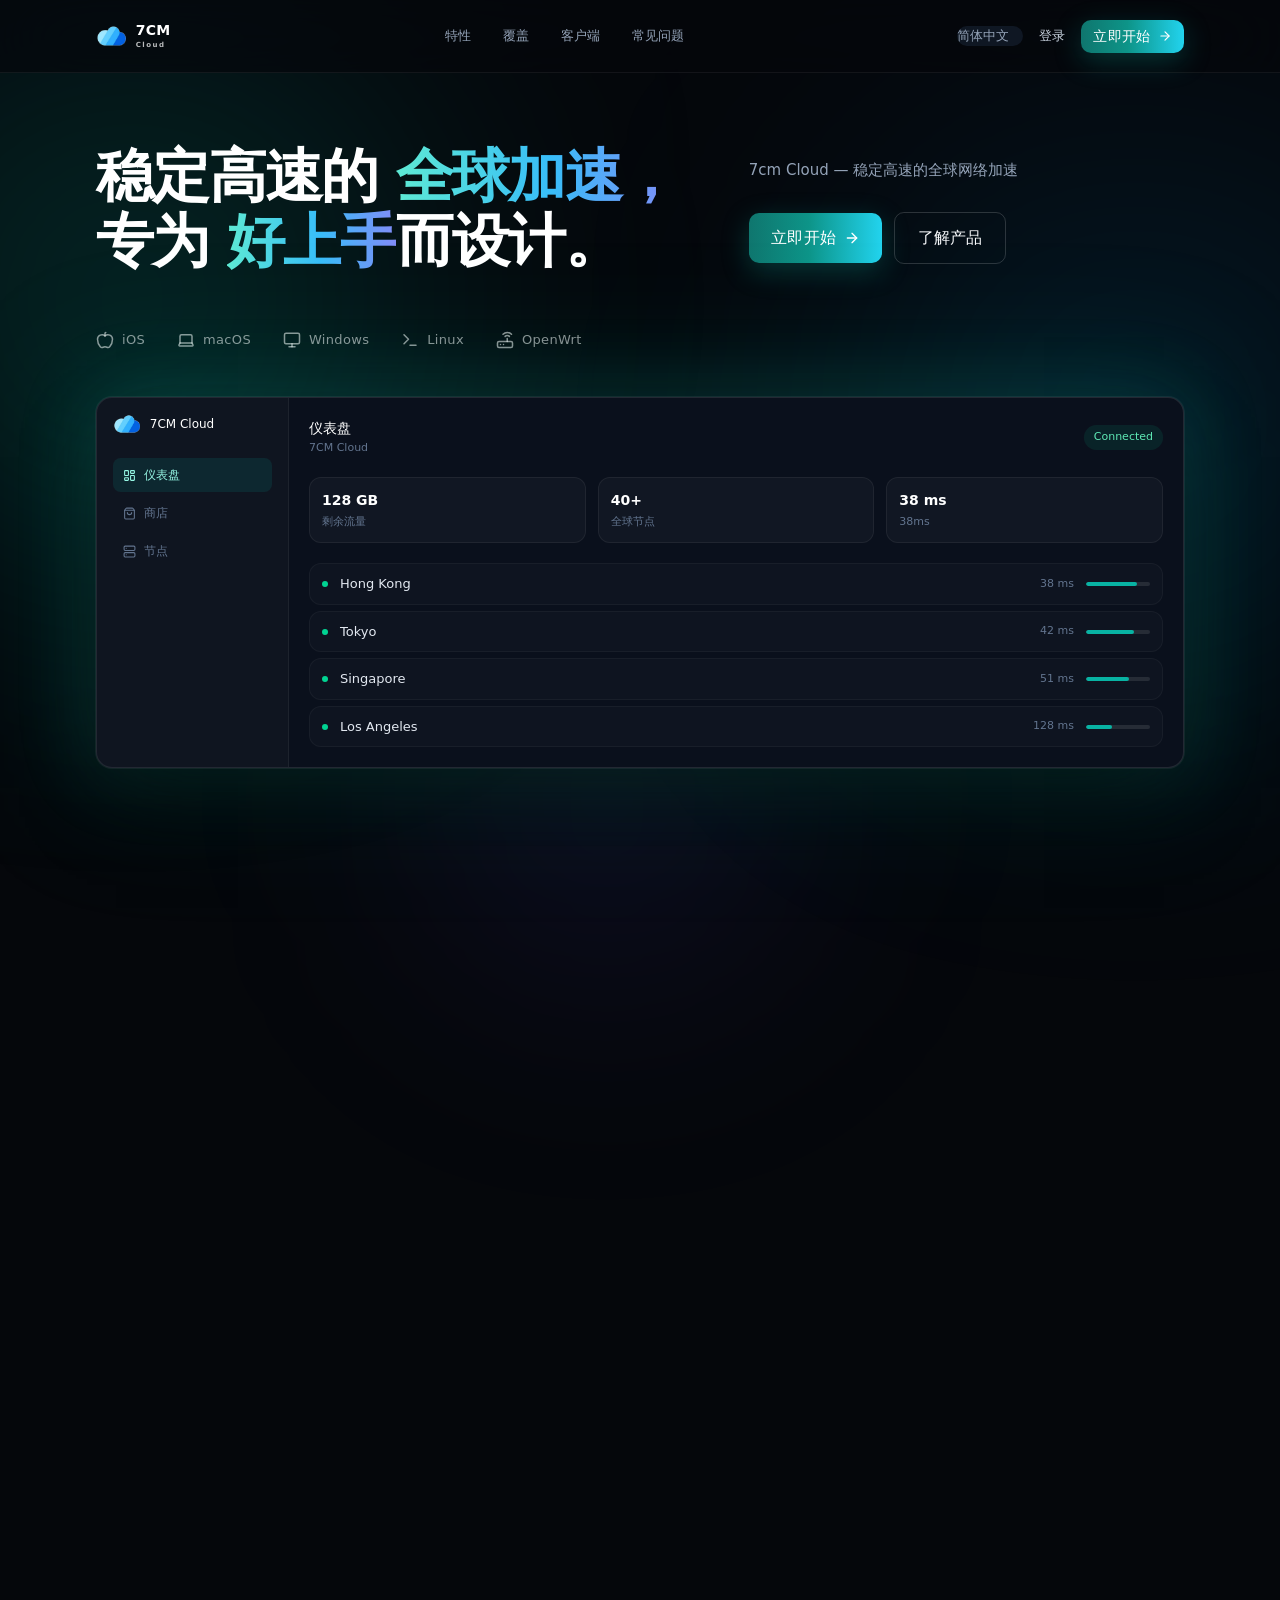
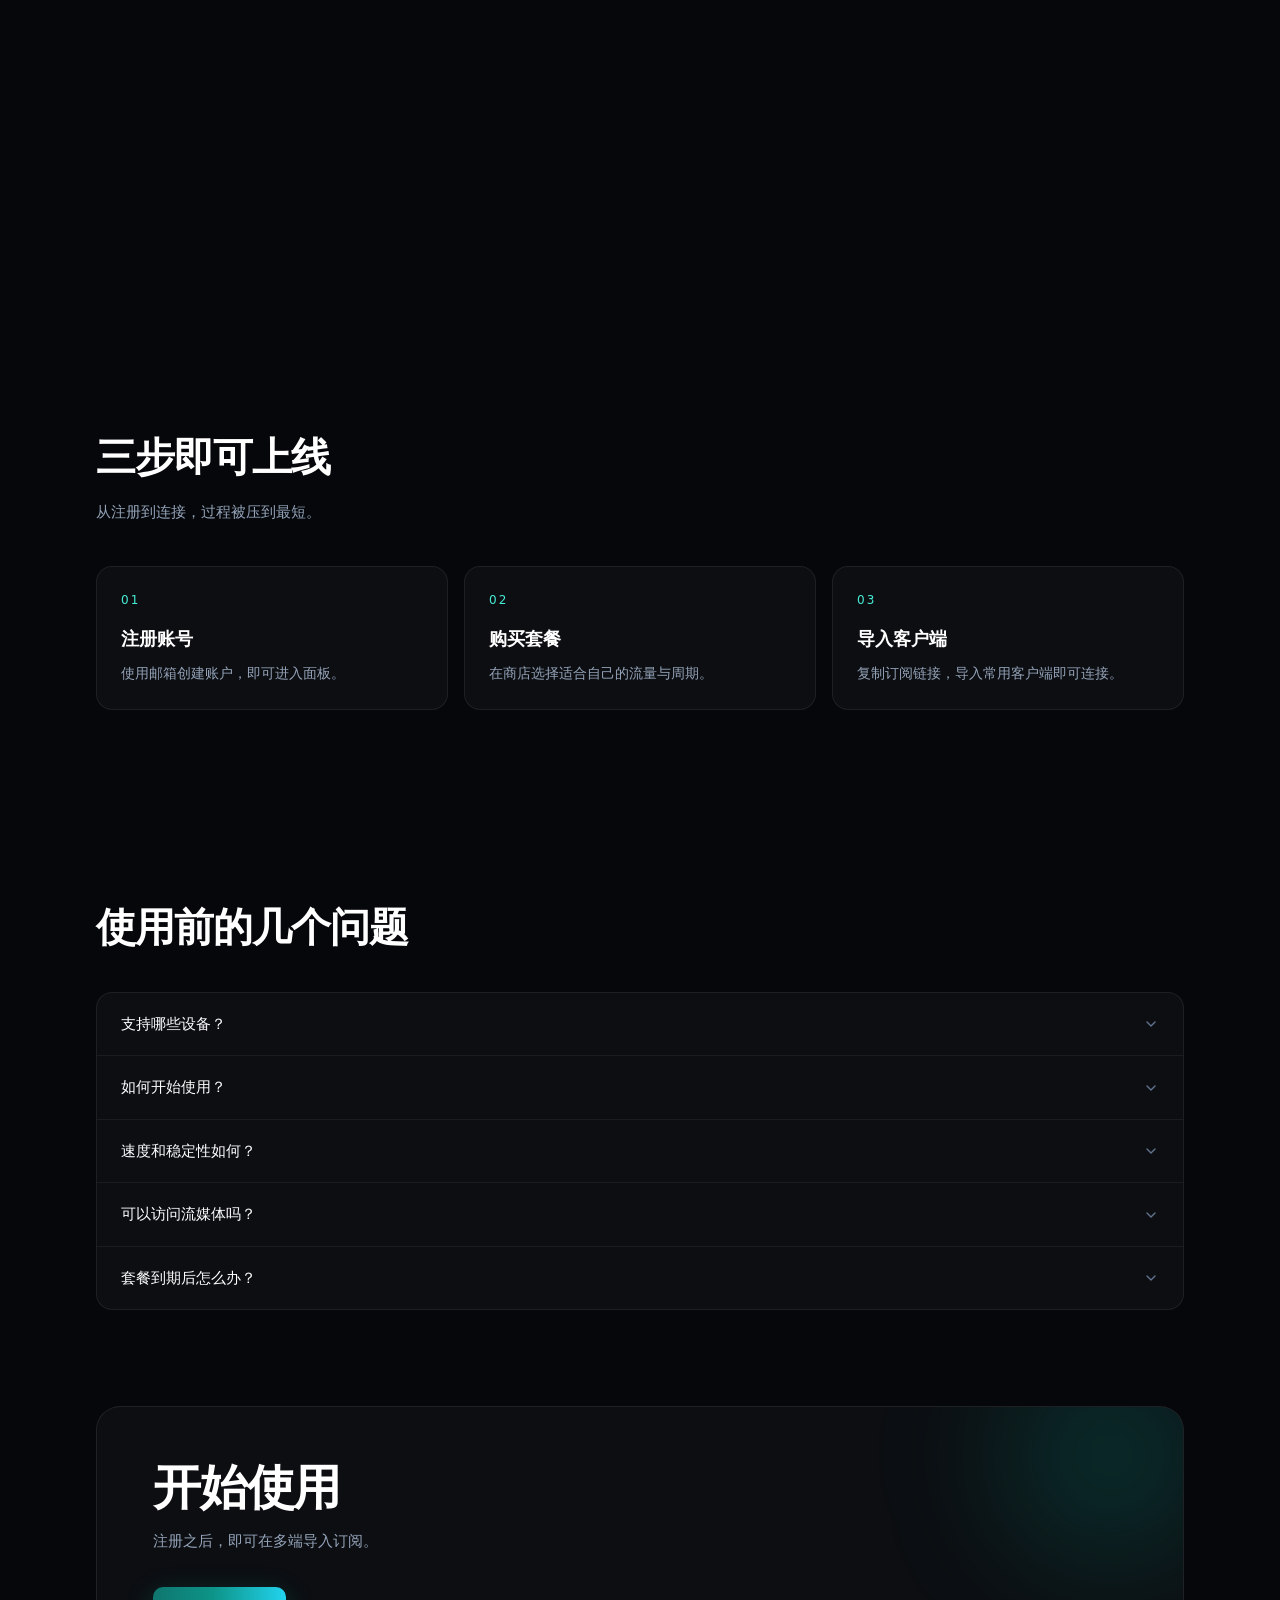
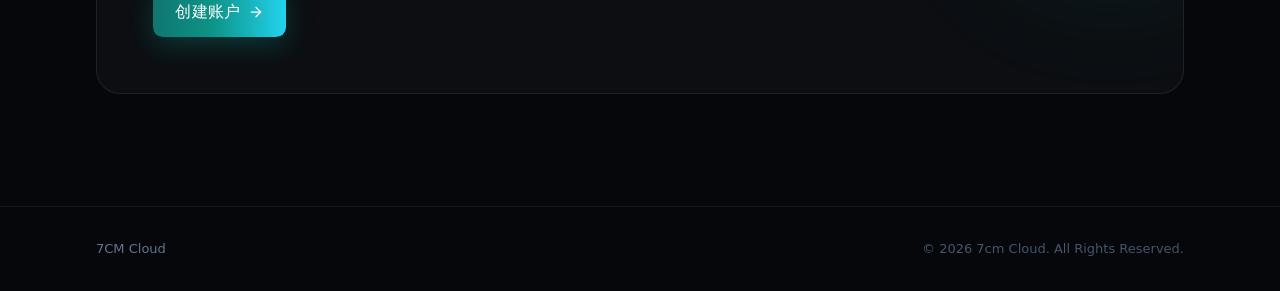
==== docs/index.html @ b24b0311 "feat" ====
<!doctype html>
<html lang="zh-CN">
  <head>
    <meta charset="UTF-8" />
    <link rel="icon" href="./favicon.png" type="image/png" />
    <meta name="viewport" content="width=device-width, initial-scale=1.0, maximum-scale=1.0, user-scalable=no" />
    <meta http-equiv="X-UA-Compatible" content="ie=edge" />
    <meta name="description" content="7cm Cloud 提供稳定高速的科学上网与海外网络加速服务，支持多平台客户端、流媒体访问、跨境办公和全球网站访问，适合需要安全、流畅、稳定翻墙体验的用户。" />
    <meta name="keywords" content="7cm Cloud, 7厘米云, 科学上网, 翻墙, 翻墙机场, 网络加速, 海外网络访问, 跨境网络, 全球网络访问, 流媒体加速, 稳定节点, VPN, 云加速" />
    <meta name="robots" content="index,follow" />
    <link rel="canonical" href="https://www.7cmc.com/" />
    <meta property="og:type" content="website" />
    <meta property="og:locale" content="zh_CN" />
    <meta property="og:site_name" content="7cm Cloud" />
    <meta property="og:url" content="https://www.7cmc.com/" />
    <meta property="og:title" content="7cm Cloud - 稳定高速的全球网络加速" />
    <meta property="og:description" content="7cm Cloud 专注于稳定高速的全球网络访问体验，覆盖多平台客户端，适合科学上网、翻墙、跨境办公、流媒体访问和日常网络加速需求。" />
    <meta property="og:image" content="https://www.7cmc.com/images/logo.png" />
    <meta name="twitter:card" content="summary" />
    <meta name="twitter:title" content="7cm Cloud - 稳定高速的全球网络加速" />
    <meta name="twitter:description" content="7cm Cloud — 稳定节点、多平台支持、流畅访问全球网络，满足科学上网、翻墙和跨境网络加速需求。" />
    <title>7cm Cloud - 稳定高速的全球网络加速</title>
    <script src="./config.js"></script>
    <script type="module" crossorigin src="./assets/index-DBFLIIzr.js"></script>
    <link rel="modulepreload" crossorigin href="./assets/cn-DNIVoSdu.js">
    <link rel="stylesheet" crossorigin href="./assets/index-BhLGUdaM.css">
  </head>
  <body>
    <div id="root"></div>
  </body>
</html>
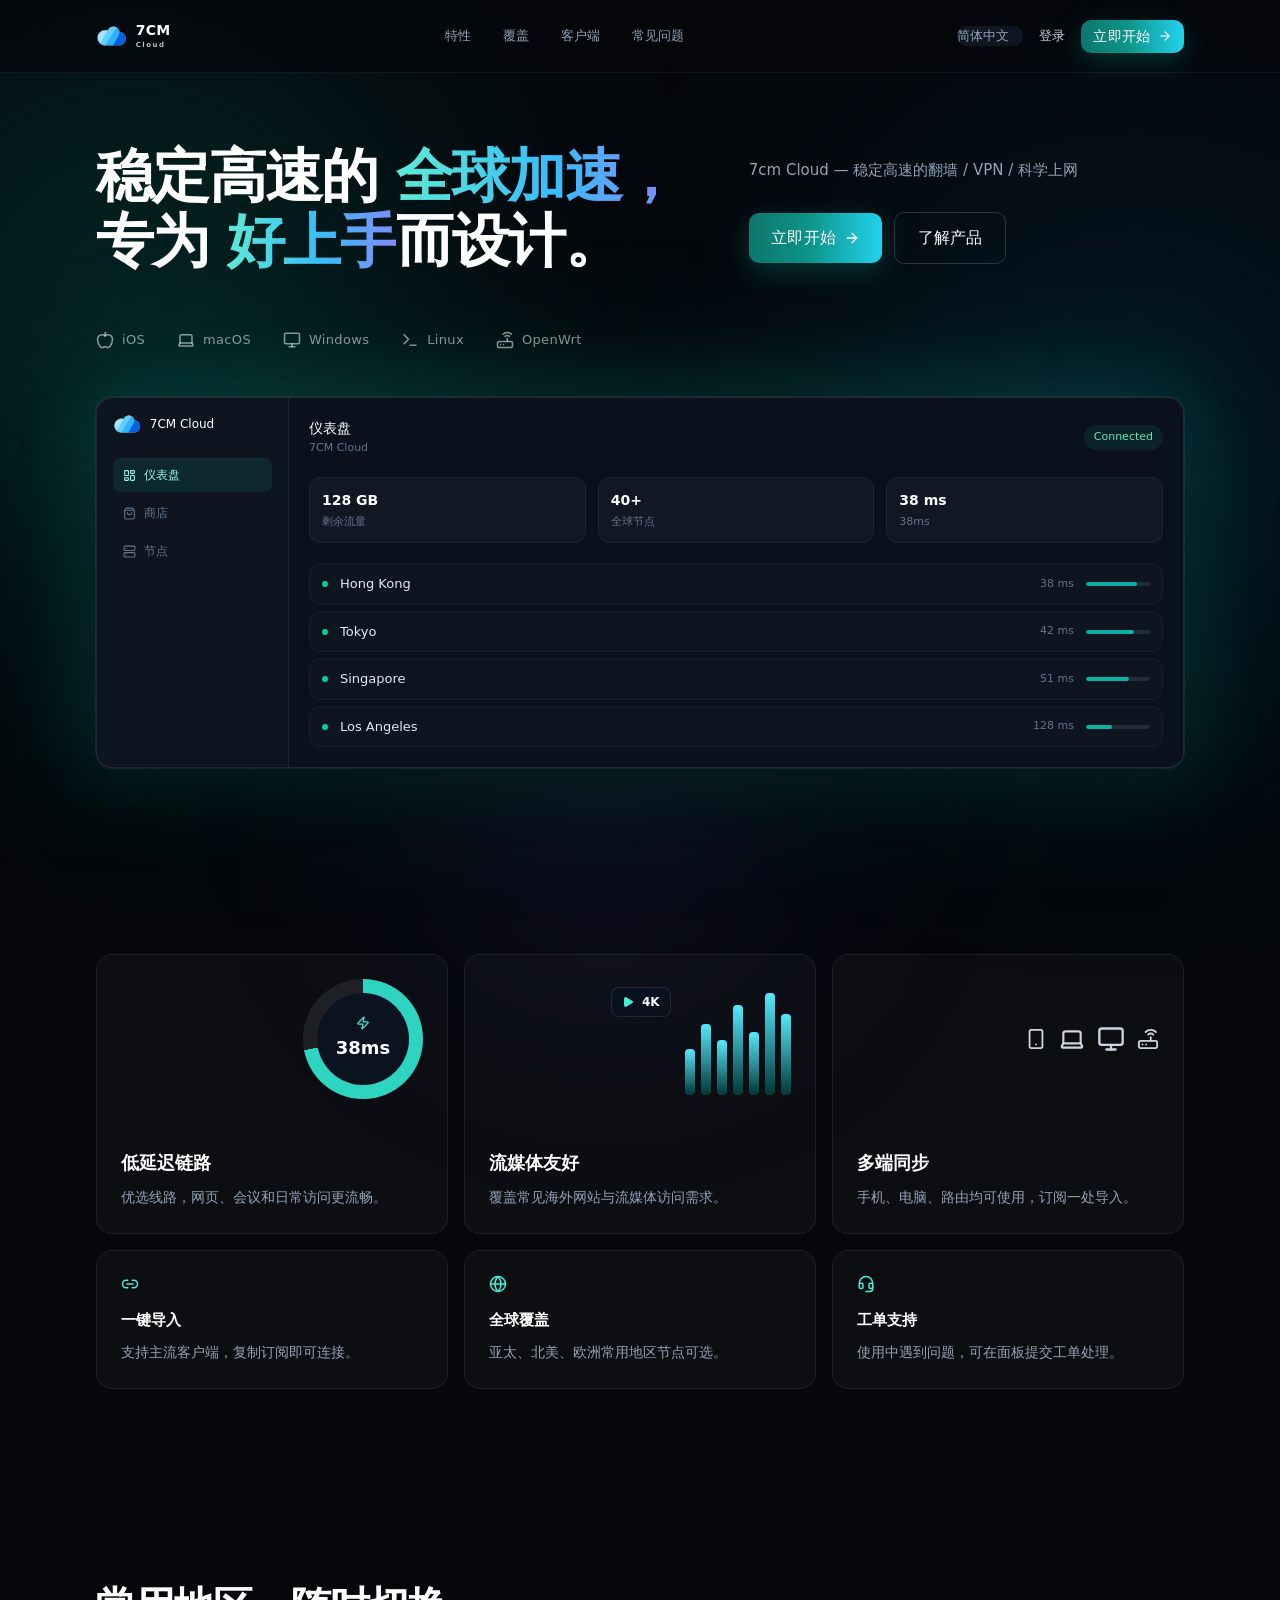
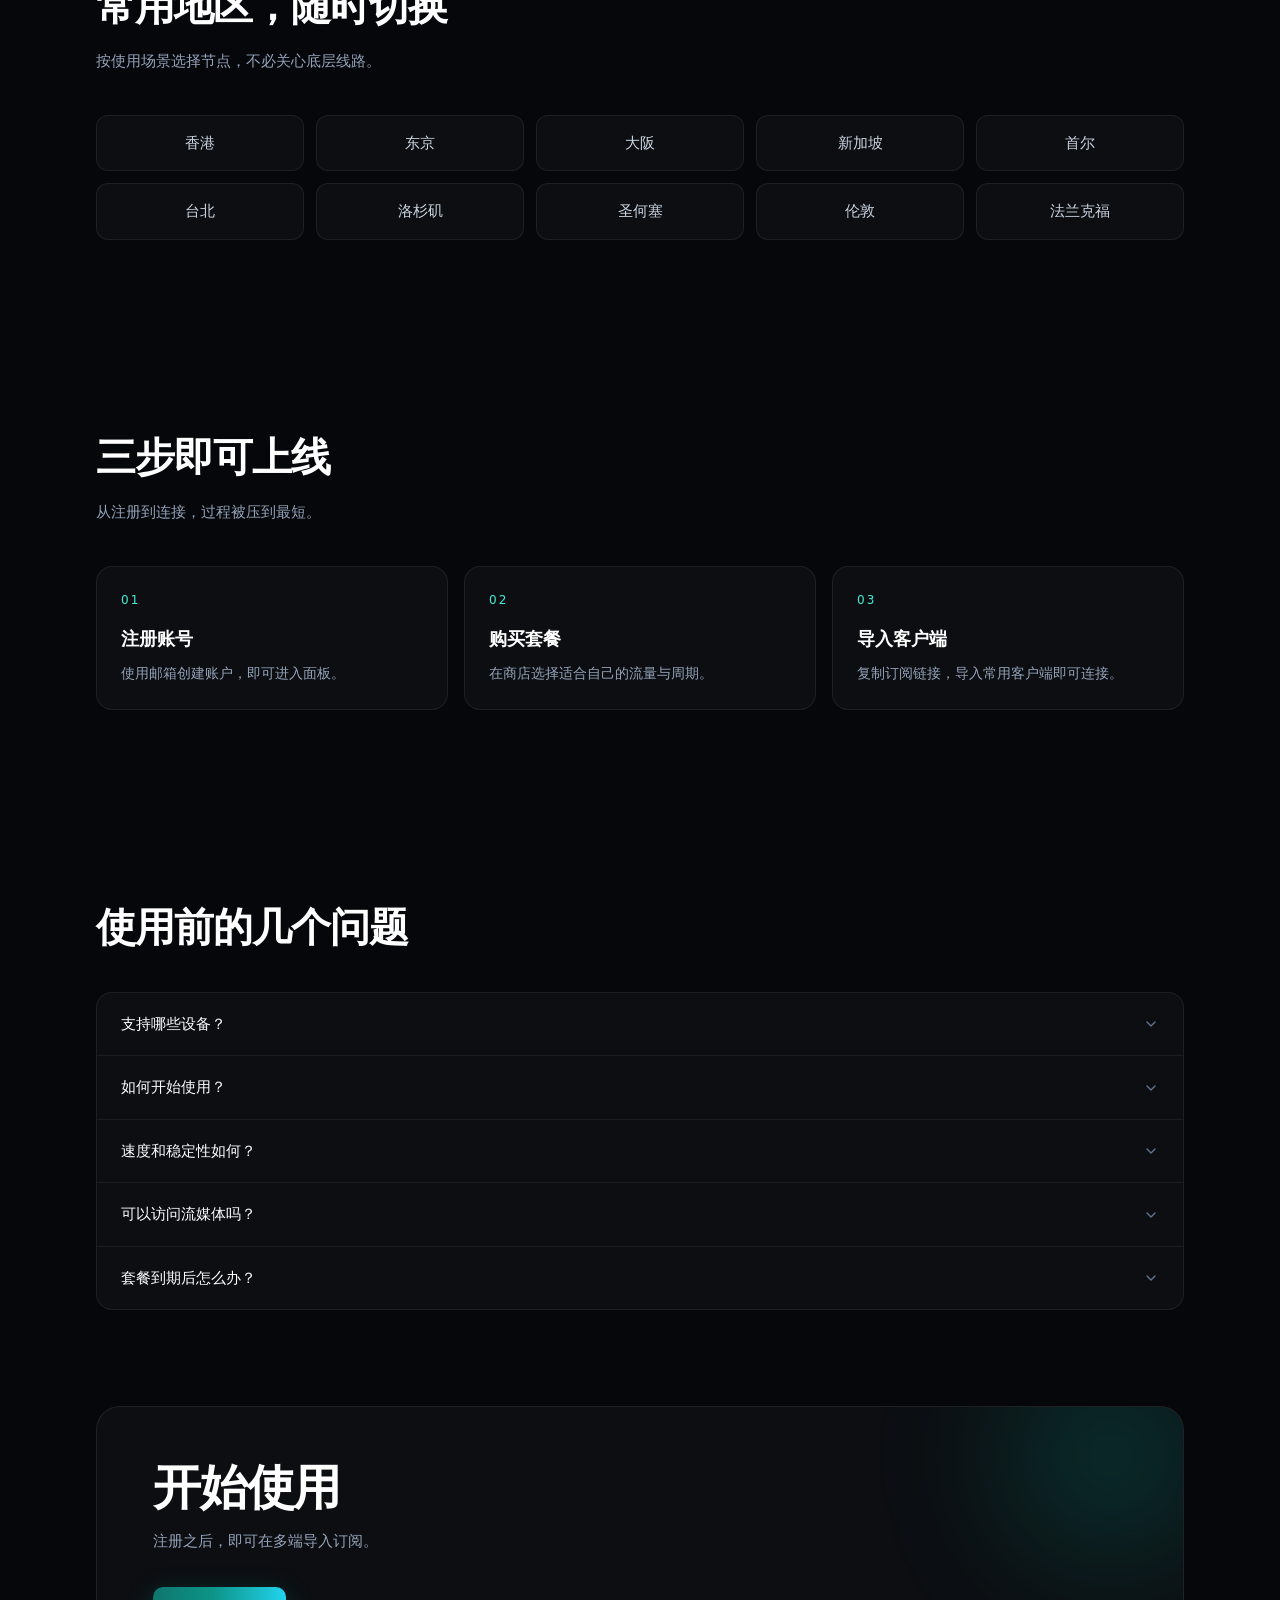
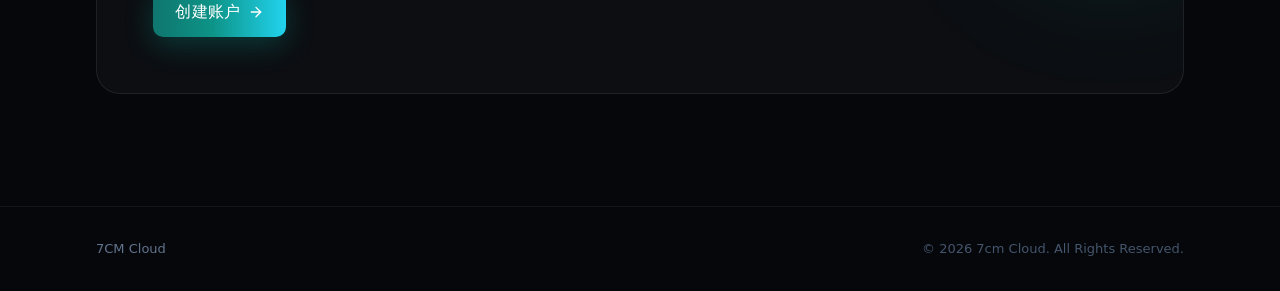
==== commit 8f95bd75: "fix" ====
--- a/docs/index.html
+++ b/docs/index.html
@@ -5,23 +5,66 @@
     <link rel="icon" href="./favicon.png" type="image/png" />
     <meta name="viewport" content="width=device-width, initial-scale=1.0, maximum-scale=1.0, user-scalable=no" />
     <meta http-equiv="X-UA-Compatible" content="ie=edge" />
-    <meta name="description" content="7cm Cloud 提供稳定高速的科学上网与海外网络加速服务，支持多平台客户端、流媒体访问、跨境办公和全球网站访问，适合需要安全、流畅、稳定翻墙体验的用户。" />
-    <meta name="keywords" content="7cm Cloud, 7厘米云, 科学上网, 翻墙, 翻墙机场, 网络加速, 海外网络访问, 跨境网络, 全球网络访问, 流媒体加速, 稳定节点, VPN, 云加速" />
-    <meta name="robots" content="index,follow" />
+    <meta name="theme-color" content="#0d9488" />
+    <meta name="author" content="7cm Cloud" />
+    <meta name="application-name" content="7cm Cloud" />
+    <meta name="description" content="7cm Cloud（7厘米云）提供稳定高速的翻墙、VPN、科学上网与海外网络加速服务。支持 Windows / macOS / iOS / Android / Linux 多平台客户端，解锁流媒体，适合跨境办公、全球网站访问与日常翻墙需求。" />
+    <meta name="keywords" content="7cm Cloud, 7厘米云, 翻墙, VPN, 科学上网, 翻墙软件, 翻墙机场, 梯子, 代理, Clash, Shadowrocket, 网络加速, 海外网络访问, 跨境网络, 全球网络访问, 流媒体加速, 稳定节点, 云加速, 机场推荐, 高速VPN" />
+    <meta name="robots" content="index,follow,max-image-preview:large,max-snippet:-1,max-video-preview:-1" />
+    <meta name="googlebot" content="index,follow" />
     <link rel="canonical" href="https://www.7cmc.com/" />
+    <link rel="sitemap" type="application/xml" title="Sitemap" href="https://www.7cmc.com/sitemap.xml" />
     <meta property="og:type" content="website" />
     <meta property="og:locale" content="zh_CN" />
     <meta property="og:site_name" content="7cm Cloud" />
     <meta property="og:url" content="https://www.7cmc.com/" />
-    <meta property="og:title" content="7cm Cloud - 稳定高速的全球网络加速" />
-    <meta property="og:description" content="7cm Cloud 专注于稳定高速的全球网络访问体验，覆盖多平台客户端，适合科学上网、翻墙、跨境办公、流媒体访问和日常网络加速需求。" />
+    <meta property="og:title" content="7cm Cloud - 翻墙 / VPN / 科学上网 · 稳定高速全球网络加速" />
+    <meta property="og:description" content="7cm Cloud 专注稳定高速翻墙与 VPN 体验，覆盖多平台客户端，适合科学上网、跨境办公、流媒体解锁和全球网络访问。" />
     <meta property="og:image" content="https://www.7cmc.com/images/logo.png" />
-    <meta name="twitter:card" content="summary" />
-    <meta name="twitter:title" content="7cm Cloud - 稳定高速的全球网络加速" />
-    <meta name="twitter:description" content="7cm Cloud — 稳定节点、多平台支持、流畅访问全球网络，满足科学上网、翻墙和跨境网络加速需求。" />
-    <title>7cm Cloud - 稳定高速的全球网络加速</title>
+    <meta property="og:image:alt" content="7cm Cloud Logo" />
+    <meta name="twitter:card" content="summary_large_image" />
+    <meta name="twitter:title" content="7cm Cloud - 翻墙 / VPN / 科学上网 · 稳定高速全球网络加速" />
+    <meta name="twitter:description" content="稳定节点、多平台客户端、流畅访问全球网络。满足翻墙、VPN、科学上网与跨境加速需求。" />
+    <meta name="twitter:image" content="https://www.7cmc.com/images/logo.png" />
+    <title>7cm Cloud - 翻墙 / VPN / 科学上网 · 稳定高速全球网络加速</title>
+    <script type="application/ld+json">
+    {
+      "@context": "https://schema.org",
+      "@type": "WebSite",
+      "name": "7cm Cloud",
+      "alternateName": ["7厘米云", "7CM Cloud"],
+      "url": "https://www.7cmc.com/",
+      "description": "7cm Cloud 提供稳定高速的翻墙、VPN、科学上网与海外网络加速服务，支持多平台客户端。",
+      "inLanguage": "zh-CN",
+      "potentialAction": {
+        "@type": "SearchAction",
+        "target": "https://www.7cmc.com/#/docs",
+        "query-input": "required name=search_term_string"
+      }
+    }
+    </script>
+    <script type="application/ld+json">
+    {
+      "@context": "https://schema.org",
+      "@type": "Organization",
+      "name": "7cm Cloud",
+      "url": "https://www.7cmc.com/",
+      "logo": "https://www.7cmc.com/images/logo.png",
+      "sameAs": [
+        "https://github.com/7cmcloud/7cm-cloud"
+      ]
+    }
+    </script>
+    <!-- Google tag (gtag.js) -->
+    <script async src="https://www.googletagmanager.com/gtag/js?id=G-4D45T4W1B9"></script>
+    <script>
+      window.dataLayer = window.dataLayer || [];
+      function gtag(){dataLayer.push(arguments);}
+      gtag('js', new Date());
+      gtag('config', 'G-4D45T4W1B9');
+    </script>
     <script src="./config.js"></script>
-    <script type="module" crossorigin src="./assets/index-DBFLIIzr.js"></script>
+    <script type="module" crossorigin src="./assets/index-C7zD-mEC.js"></script>
     <link rel="modulepreload" crossorigin href="./assets/cn-DNIVoSdu.js">
     <link rel="stylesheet" crossorigin href="./assets/index-BhLGUdaM.css">
   </head>
